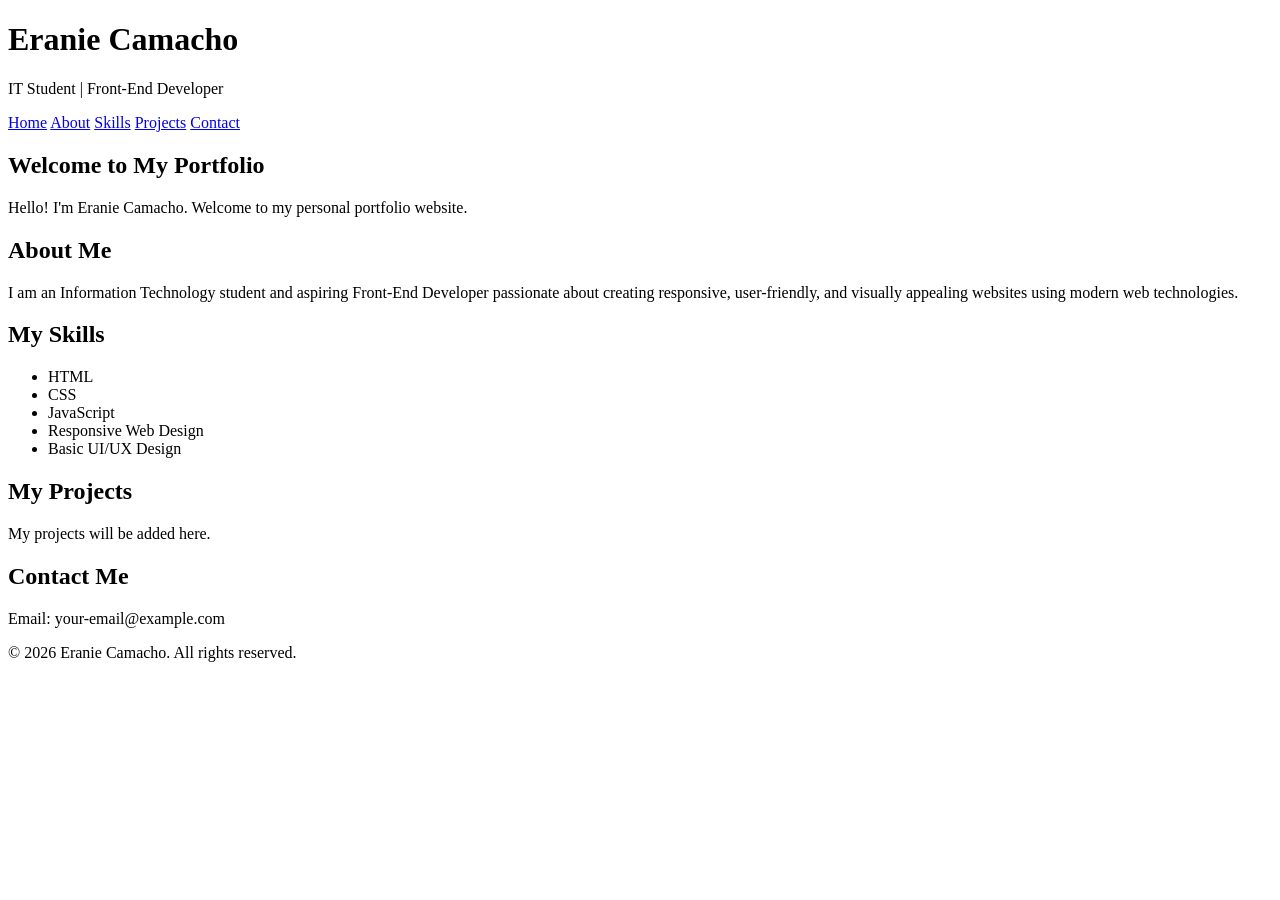
==== index.html @ 3f350b66 "Create index.html Update portfolio to Front-End Developer" ====
<!DOCTYPE html>
<html lang="en">
<head>
    <meta charset="UTF-8">
    <meta name="viewport" content="width=device-width, initial-scale=1.0">
    <title>Eranie Camacho | Portfolio</title>
</head>

<body>

    <header>
        <h1>Eranie Camacho</h1>
        <p>IT Student | Front-End Developer</p>
    </header>

    <nav>
        <a href="#home">Home</a>
        <a href="#about">About</a>
        <a href="#skills">Skills</a>
        <a href="#projects">Projects</a>
        <a href="#contact">Contact</a>
    </nav>

    <main>

        <section id="home">
            <h2>Welcome to My Portfolio</h2>
            <p>Hello! I'm Eranie Camacho. Welcome to my personal portfolio website.</p>
        </section>

        <section id="about">
            <h2>About Me</h2>
    <p>
         I am an Information Technology student and aspiring Front-End Developer
         passionate about creating responsive, user-friendly, and visually appealing
         websites using modern web technologies.
    </p>
        </section>

        <section id="skills">
            <h2>My Skills</h2>
            <ul>
                <li>HTML</li>
                <li>CSS</li>
                <li>JavaScript</li>
                <li>Responsive Web Design</li>
                <li>Basic UI/UX Design</li>
            </ul>
        </section>

        <section id="projects">
            <h2>My Projects</h2>
            <p>My projects will be added here.</p>
        </section>

        <section id="contact">
            <h2>Contact Me</h2>
            <p>Email: your-email@example.com</p>
        </section>

    </main>

    <footer>
        <p>&copy; 2026 Eranie Camacho. All rights reserved.</p>
    </footer>

</body>
</html>
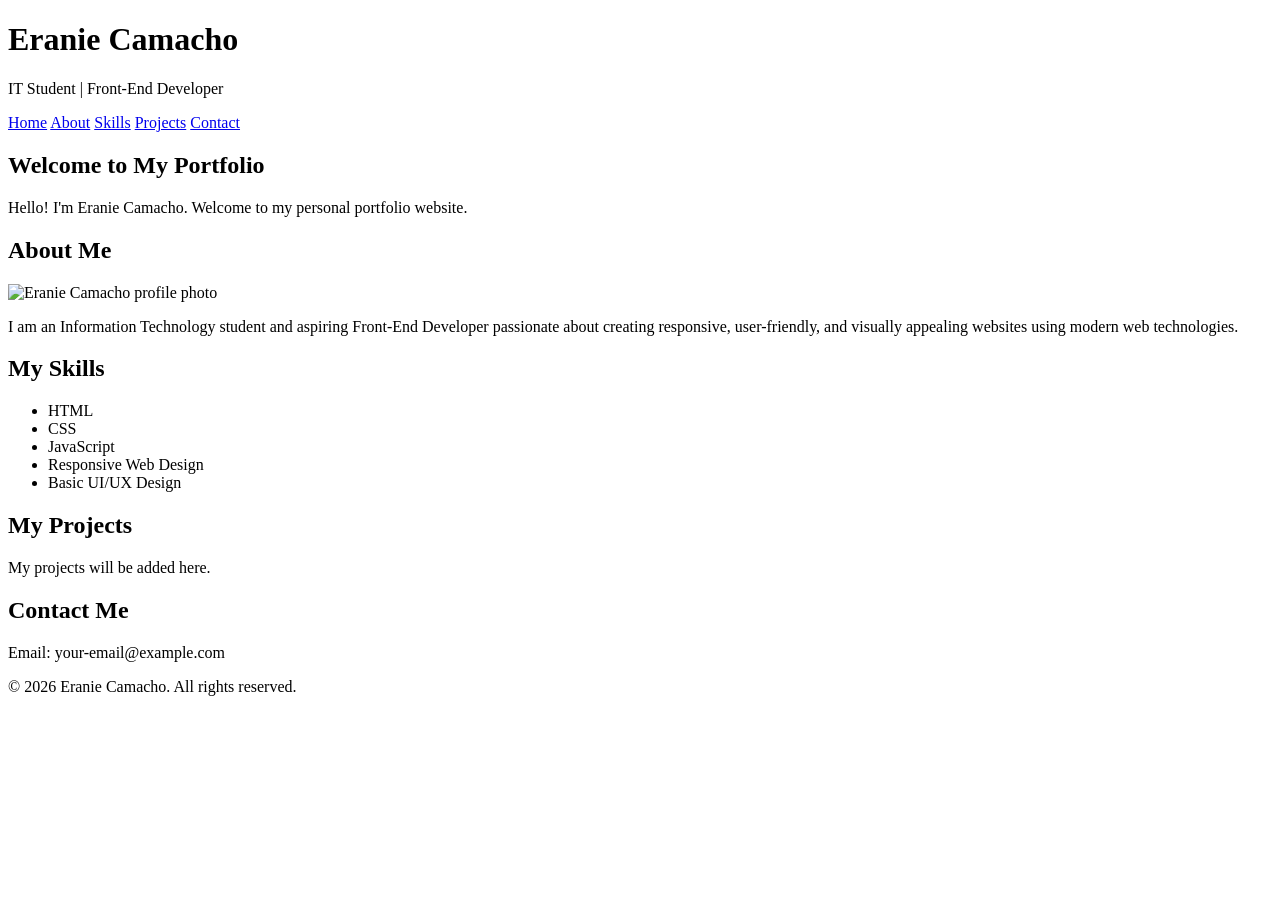
==== commit c53300e8: "Add profile photo" ====
--- a/index.html
+++ b/index.html
@@ -30,6 +30,7 @@
 
         <section id="about">
             <h2>About Me</h2>
+            <img src="images/profile.jpg" alt="Eranie Camacho profile photo" width="200">
     <p>
          I am an Information Technology student and aspiring Front-End Developer
          passionate about creating responsive, user-friendly, and visually appealing
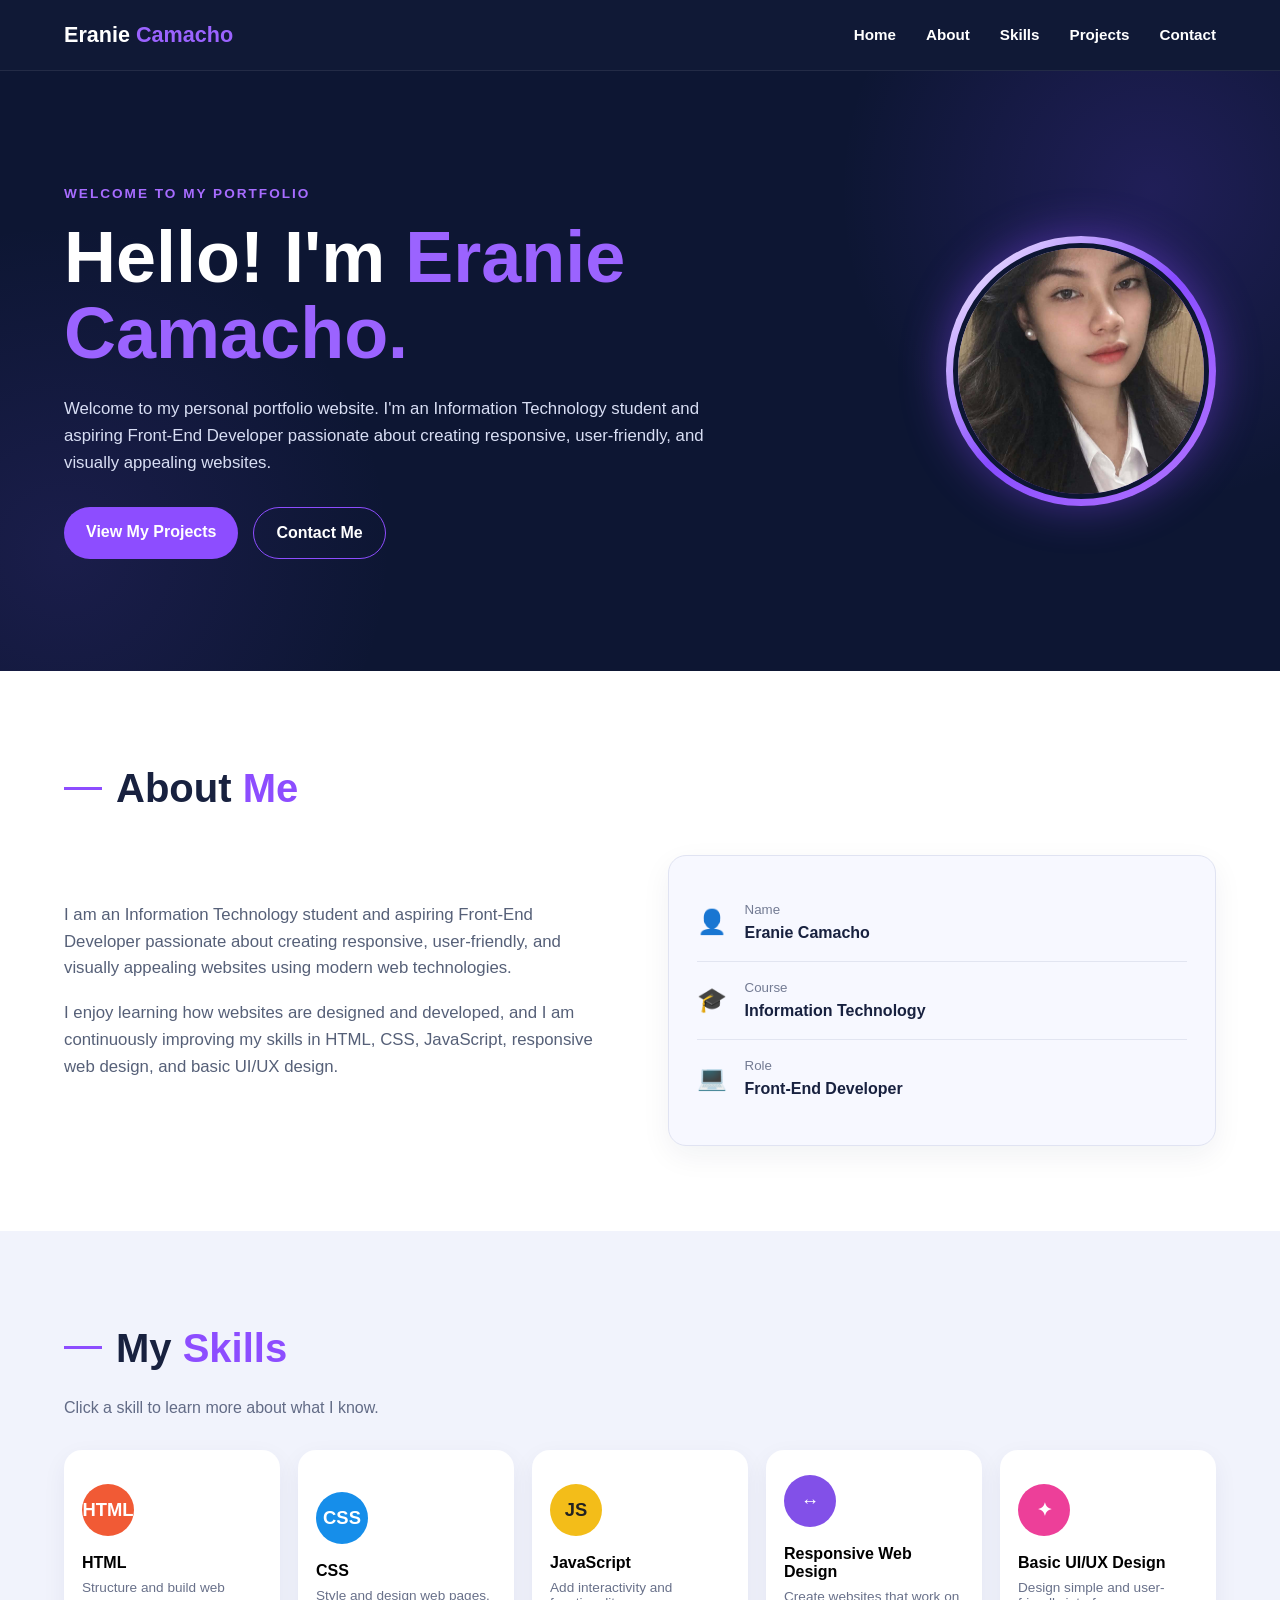
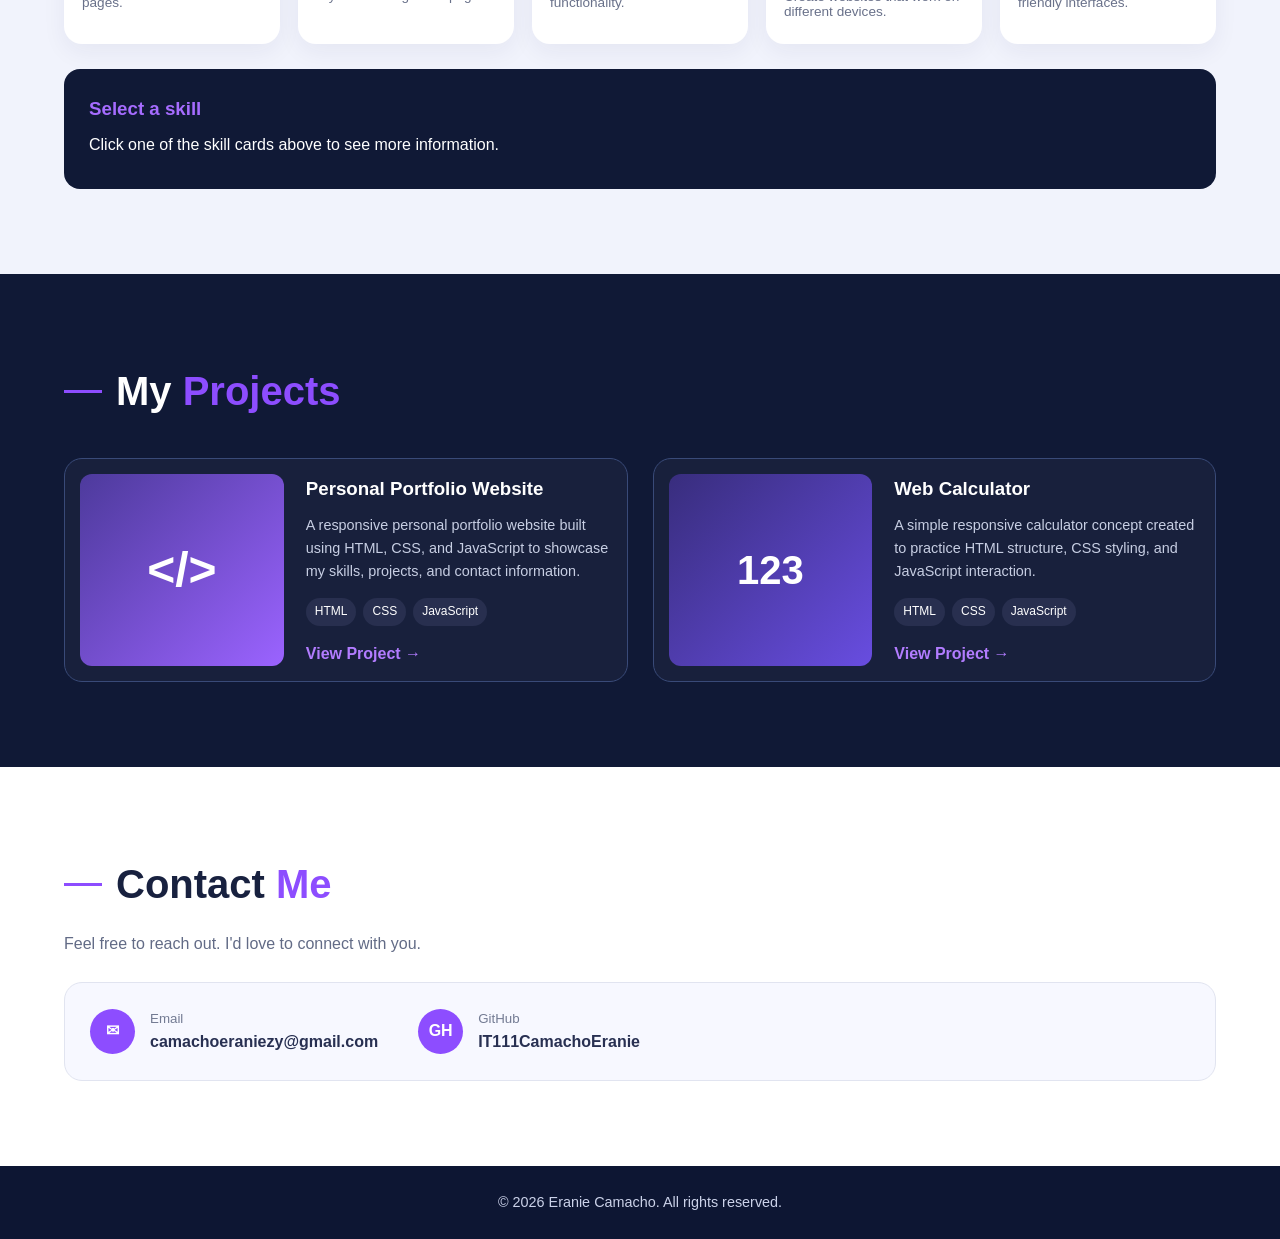
==== commit 731bafdb: "Update header navigation and title" ====
--- a/index.html
+++ b/index.html
@@ -3,67 +3,330 @@
 <head>
     <meta charset="UTF-8">
     <meta name="viewport" content="width=device-width, initial-scale=1.0">
-    <title>Eranie Camacho | Portfolio</title>
+
+    <title>Eranie Camacho | Front-End Developer</title>
+
+    <link rel="stylesheet" href="css/styles.css">
 </head>
 
 <body>
 
-    <header>
-        <h1>Eranie Camacho</h1>
-        <p>IT Student | Front-End Developer</p>
+    <!-- NAVIGATION -->
+    <header class="navbar">
+        <div class="container nav-container">
+            <a href="#home" class="logo">
+                Eranie <span>Camacho</span>
+            </a>
+
+            <nav>
+                <a href="#home">Home</a>
+                <a href="#about">About</a>
+                <a href="#skills">Skills</a>
+                <a href="#projects">Projects</a>
+                <a href="#contact">Contact</a>
+            </nav>
+        </div>
     </header>
 
-    <nav>
-        <a href="#home">Home</a>
-        <a href="#about">About</a>
-        <a href="#skills">Skills</a>
-        <a href="#projects">Projects</a>
-        <a href="#contact">Contact</a>
-    </nav>
-
+
+    <!-- HOME -->
     <main>
 
-        <section id="home">
-            <h2>Welcome to My Portfolio</h2>
-            <p>Hello! I'm Eranie Camacho. Welcome to my personal portfolio website.</p>
-        </section>
-
-        <section id="about">
-            <h2>About Me</h2>
-            <img src="images/profile.jpg" alt="Eranie Camacho profile photo" width="200">
-    <p>
-         I am an Information Technology student and aspiring Front-End Developer
-         passionate about creating responsive, user-friendly, and visually appealing
-         websites using modern web technologies.
-    </p>
-        </section>
-
-        <section id="skills">
-            <h2>My Skills</h2>
-            <ul>
-                <li>HTML</li>
-                <li>CSS</li>
-                <li>JavaScript</li>
-                <li>Responsive Web Design</li>
-                <li>Basic UI/UX Design</li>
-            </ul>
-        </section>
-
-        <section id="projects">
-            <h2>My Projects</h2>
-            <p>My projects will be added here.</p>
-        </section>
-
-        <section id="contact">
-            <h2>Contact Me</h2>
-            <p>Email: your-email@example.com</p>
+        <section id="home" class="hero">
+            <div class="container hero-content">
+
+                <div class="hero-text">
+                    <p class="eyebrow">WELCOME TO MY PORTFOLIO</p>
+
+                    <h1>
+                        Hello! I'm
+                        <span>Eranie Camacho.</span>
+                    </h1>
+
+                    <p class="hero-description">
+                        Welcome to my personal portfolio website. I'm an
+                        Information Technology student and aspiring Front-End
+                        Developer passionate about creating responsive,
+                        user-friendly, and visually appealing websites.
+                    </p>
+
+                    <div class="hero-buttons">
+                        <a href="#projects" class="btn primary-btn">
+                            View My Projects
+                        </a>
+
+                        <a href="#contact" class="btn secondary-btn">
+                            Contact Me
+                        </a>
+                    </div>
+                </div>
+
+                <div class="hero-image">
+                    <div class="profile-ring">
+                        <img
+                            src="images/profile.jpg"
+                            alt="Eranie Camacho profile photo"
+                        >
+                    </div>
+                </div>
+
+            </div>
+        </section>
+
+
+        <!-- ABOUT -->
+        <section id="about" class="section about-section">
+            <div class="container">
+
+                <div class="section-heading">
+                    <span></span>
+                    <h2>About <strong>Me</strong></h2>
+                </div>
+
+                <div class="about-content">
+
+                    <div class="about-text">
+                        <p>
+                            I am an Information Technology student and aspiring
+                            Front-End Developer passionate about creating
+                            responsive, user-friendly, and visually appealing
+                            websites using modern web technologies.
+                        </p>
+
+                        <p>
+                            I enjoy learning how websites are designed and
+                            developed, and I am continuously improving my skills
+                            in HTML, CSS, JavaScript, responsive web design,
+                            and basic UI/UX design.
+                        </p>
+                    </div>
+
+                    <div class="about-card">
+                        <div class="info-row">
+                            <span class="info-icon">👤</span>
+                            <div>
+                                <small>Name</small>
+                                <p>Eranie Camacho</p>
+                            </div>
+                        </div>
+
+                        <div class="info-row">
+                            <span class="info-icon">🎓</span>
+                            <div>
+                                <small>Course</small>
+                                <p>Information Technology</p>
+                            </div>
+                        </div>
+
+                        <div class="info-row">
+                            <span class="info-icon">💻</span>
+                            <div>
+                                <small>Role</small>
+                                <p>Front-End Developer</p>
+                            </div>
+                        </div>
+                    </div>
+
+                </div>
+            </div>
+        </section>
+
+
+        <!-- SKILLS -->
+        <section id="skills" class="section skills-section">
+            <div class="container">
+
+                <div class="section-heading">
+                    <span></span>
+                    <h2>My <strong>Skills</strong></h2>
+                </div>
+
+                <p class="section-intro">
+                    Click a skill to learn more about what I know.
+                </p>
+
+                <div class="skills-grid">
+
+                    <button class="skill-card" data-skill="html">
+                        <div class="skill-icon html-icon">HTML</div>
+                        <h3>HTML</h3>
+                        <p>Structure and build web pages.</p>
+                    </button>
+
+                    <button class="skill-card" data-skill="css">
+                        <div class="skill-icon css-icon">CSS</div>
+                        <h3>CSS</h3>
+                        <p>Style and design web pages.</p>
+                    </button>
+
+                    <button class="skill-card" data-skill="javascript">
+                        <div class="skill-icon js-icon">JS</div>
+                        <h3>JavaScript</h3>
+                        <p>Add interactivity and functionality.</p>
+                    </button>
+
+                    <button class="skill-card" data-skill="responsive">
+                        <div class="skill-icon responsive-icon">↔</div>
+                        <h3>Responsive Web Design</h3>
+                        <p>Create websites that work on different devices.</p>
+                    </button>
+
+                    <button class="skill-card" data-skill="uiux">
+                        <div class="skill-icon uiux-icon">✦</div>
+                        <h3>Basic UI/UX Design</h3>
+                        <p>Design simple and user-friendly interfaces.</p>
+                    </button>
+
+                </div>
+
+                <!-- Skill information appears here -->
+                <div id="skill-details" class="skill-details">
+                    <h3>Select a skill</h3>
+                    <p>
+                        Click one of the skill cards above to see more information.
+                    </p>
+                </div>
+
+            </div>
+        </section>
+
+
+        <!-- PROJECTS -->
+        <section id="projects" class="section projects-section">
+            <div class="container">
+
+                <div class="section-heading">
+                    <span></span>
+                    <h2>My <strong>Projects</strong></h2>
+                </div>
+
+                <div class="projects-grid">
+
+                    <article class="project-card">
+                        <div class="project-preview portfolio-preview">
+                            <span>&lt;/&gt;</span>
+                        </div>
+
+                        <div class="project-content">
+                            <h3>Personal Portfolio Website</h3>
+
+                            <p>
+                                A responsive personal portfolio website built
+                                using HTML, CSS, and JavaScript to showcase my
+                                skills, projects, and contact information.
+                            </p>
+
+                            <div class="project-tags">
+                                <span>HTML</span>
+                                <span>CSS</span>
+                                <span>JavaScript</span>
+                            </div>
+
+                            <a href="projects/portfolio.html" class="project-link">
+                                View Project →
+                            </a>
+                        </div>
+                    </article>
+
+
+                    <article class="project-card">
+                        <div class="project-preview calculator-preview">
+                            <span>123</span>
+                        </div>
+
+                        <div class="project-content">
+                            <h3>Web Calculator</h3>
+
+                            <p>
+                                A simple responsive calculator concept created
+                                to practice HTML structure, CSS styling, and
+                                JavaScript interaction.
+                            </p>
+
+                            <div class="project-tags">
+                                <span>HTML</span>
+                                <span>CSS</span>
+                                <span>JavaScript</span>
+                            </div>
+
+                            <a href="projects/calculator.html" class="project-link">
+                                View Project →
+                            </a>
+                        </div>
+                    </article>
+
+                </div>
+            </div>
+        </section>
+
+
+        <!-- CONTACT -->
+        <section id="contact" class="section contact-section">
+            <div class="container">
+
+                <div class="section-heading">
+                    <span></span>
+                    <h2>Contact <strong>Me</strong></h2>
+                </div>
+
+                <p class="contact-intro">
+                    Feel free to reach out. I'd love to connect with you.
+                </p>
+
+                <div class="contact-card">
+
+                    <div class="contact-item">
+                        <div class="contact-icon">✉</div>
+                        <div>
+                            <small>Email</small>
+
+                            <!-- REPLACE THIS WITH YOUR REAL EMAIL -->
+                            <a href="mailto:camachoeraniezy@gmail.com">
+                                camachoeraniezy@gmail.com
+                            </a>
+                            </a>
+                        </div>
+                    </div>
+
+                    <div class="contact-item">
+                        <div class="contact-icon">GH</div>
+                        <div>
+                            <small>GitHub</small>
+
+                            <a
+                                href="https://github.com/IT111CamachoEranie"
+                                target="_blank"
+                            >
+                                IT111CamachoEranie
+                            </a>
+                        </div>
+                    </div>
+
+                </div>
+
+            </div>
         </section>
 
     </main>
 
+
+    <!-- FOOTER -->
     <footer>
-        <p>&copy; 2026 Eranie Camacho. All rights reserved.</p>
+        <p>
+            © <span id="current-year"></span>
+            Eranie Camacho. All rights reserved.
+        </p>
     </footer>
+
+
+    <!-- BACK TO TOP -->
+    <button id="back-to-top" aria-label="Back to top">
+        ↑
+    </button>
+
+
+    <!-- JAVASCRIPT -->
+    <script src="js/script.js"></script>
 
 </body>
 </html>
--- a/css/styles.css
+++ b/css/styles.css
@@ -0,0 +1,640 @@
+/* ==============================
+   GENERAL
+============================== */
+
+* {
+    margin: 0;
+    padding: 0;
+    box-sizing: border-box;
+    scroll-behavior: smooth;
+}
+
+body {
+    font-family: Arial, Helvetica, sans-serif;
+    background: #f7f8ff;
+    color: #18213f;
+    line-height: 1.6;
+}
+
+a {
+    text-decoration: none;
+    color: inherit;
+}
+
+button {
+    font-family: inherit;
+}
+
+.container {
+    width: 90%;
+    max-width: 1160px;
+    margin: 0 auto;
+}
+
+
+/* ==============================
+   NAVIGATION
+============================== */
+
+.navbar {
+    position: sticky;
+    top: 0;
+    z-index: 1000;
+    background: #101936;
+    border-bottom: 1px solid rgba(255, 255, 255, 0.08);
+}
+
+.nav-container {
+    min-height: 70px;
+    display: flex;
+    align-items: center;
+    justify-content: space-between;
+}
+
+.logo {
+    color: white;
+    font-size: 1.35rem;
+    font-weight: 800;
+}
+
+.logo span {
+    color: #9b63ff;
+}
+
+nav {
+    display: flex;
+    gap: 30px;
+}
+
+nav a {
+    color: #ffffff;
+    font-size: 0.95rem;
+    font-weight: 600;
+    transition: 0.3s ease;
+}
+
+nav a:hover {
+    color: #a66cff;
+}
+
+
+/* ==============================
+   HERO
+============================== */
+
+.hero {
+    min-height: 600px;
+    display: flex;
+    align-items: center;
+    background:
+        radial-gradient(circle at 90% 20%, rgba(119, 69, 255, 0.18), transparent 25%),
+        radial-gradient(circle at 5% 80%, rgba(103, 71, 210, 0.15), transparent 25%),
+        #0d1633;
+    color: white;
+}
+
+.hero-content {
+    display: flex;
+    align-items: center;
+    justify-content: space-between;
+    gap: 70px;
+}
+
+.hero-text {
+    max-width: 680px;
+}
+
+.eyebrow {
+    color: #a76cff;
+    font-size: 0.85rem;
+    font-weight: 800;
+    letter-spacing: 2px;
+    margin-bottom: 15px;
+}
+
+.hero h1 {
+    font-size: clamp(2.5rem, 6vw, 4.5rem);
+    line-height: 1.05;
+    margin-bottom: 25px;
+}
+
+.hero h1 span {
+    color: #9b63ff;
+}
+
+.hero-description {
+    max-width: 650px;
+    color: #d8def4;
+    font-size: 1.05rem;
+    margin-bottom: 30px;
+}
+
+.hero-buttons {
+    display: flex;
+    gap: 15px;
+    flex-wrap: wrap;
+}
+
+.btn {
+    display: inline-block;
+    padding: 12px 22px;
+    border-radius: 30px;
+    font-weight: 700;
+    transition: 0.3s ease;
+}
+
+.primary-btn {
+    background: #8d4dff;
+    color: white;
+}
+
+.primary-btn:hover {
+    transform: translateY(-3px);
+    background: #a36cff;
+}
+
+.secondary-btn {
+    border: 1px solid #8d4dff;
+    color: white;
+}
+
+.secondary-btn:hover {
+    background: #8d4dff;
+}
+
+.hero-image {
+    flex-shrink: 0;
+}
+
+.profile-ring {
+    width: 270px;
+    height: 270px;
+    padding: 7px;
+    border-radius: 50%;
+    background: linear-gradient(135deg, #ffffff, #884cff, #b678ff);
+    box-shadow: 0 0 45px rgba(137, 73, 255, 0.45);
+}
+
+.profile-ring img {
+    width: 100%;
+    height: 100%;
+    display: block;
+    object-fit: cover;
+    border-radius: 50%;
+    border: 5px solid #0d1633;
+}
+
+
+/* ==============================
+   SECTIONS
+============================== */
+
+.section {
+    padding: 85px 0;
+}
+
+.section-heading {
+    display: flex;
+    align-items: center;
+    gap: 14px;
+    margin-bottom: 35px;
+}
+
+.section-heading > span {
+    width: 38px;
+    height: 3px;
+    background: #8d4dff;
+}
+
+.section-heading h2 {
+    font-size: 2.5rem;
+}
+
+.section-heading strong {
+    color: #8d4dff;
+}
+
+.section-intro {
+    margin-top: -20px;
+    margin-bottom: 30px;
+    color: #626b86;
+}
+
+
+/* ==============================
+   ABOUT
+============================== */
+
+.about-section {
+    background: #ffffff;
+}
+
+.about-content {
+    display: grid;
+    grid-template-columns: 1fr 1fr;
+    gap: 55px;
+    align-items: center;
+}
+
+.about-text p {
+    color: #566078;
+    margin-bottom: 18px;
+    font-size: 1.05rem;
+}
+
+.about-card {
+    background: #f7f8ff;
+    border: 1px solid #e0e3f2;
+    border-radius: 18px;
+    padding: 28px;
+    box-shadow: 0 10px 30px rgba(25, 35, 75, 0.06);
+}
+
+.info-row {
+    display: flex;
+    align-items: center;
+    gap: 18px;
+    padding: 15px 0;
+    border-bottom: 1px solid #e2e5f1;
+}
+
+.info-row:last-child {
+    border-bottom: none;
+}
+
+.info-icon {
+    font-size: 1.5rem;
+}
+
+.info-row small {
+    color: #737b93;
+    display: block;
+}
+
+.info-row p {
+    font-weight: 700;
+}
+
+
+/* ==============================
+   SKILLS
+============================== */
+
+.skills-section {
+    background: #f1f3fc;
+}
+
+.skills-grid {
+    display: grid;
+    grid-template-columns: repeat(5, 1fr);
+    gap: 18px;
+}
+
+.skill-card {
+    border: none;
+    background: white;
+    border-radius: 18px;
+    padding: 25px 18px;
+    text-align: left;
+    cursor: pointer;
+    box-shadow: 0 8px 25px rgba(30, 40, 80, 0.06);
+    transition: 0.3s ease;
+}
+
+.skill-card:hover {
+    transform: translateY(-7px);
+    box-shadow: 0 15px 35px rgba(74, 54, 145, 0.15);
+}
+
+.skill-card.active {
+    outline: 3px solid #9b63ff;
+    transform: translateY(-5px);
+}
+
+.skill-icon {
+    width: 52px;
+    height: 52px;
+    border-radius: 50%;
+    display: flex;
+    align-items: center;
+    justify-content: center;
+    color: white;
+    font-weight: 900;
+    font-size: 1.15rem;
+    margin-bottom: 18px;
+}
+
+.html-icon {
+    background: #f15a35;
+}
+
+.css-icon {
+    background: #168eea;
+}
+
+.js-icon {
+    background: #f3bd19;
+    color: #222;
+}
+
+.responsive-icon {
+    background: #8250e8;
+}
+
+.uiux-icon {
+    background: #ed3f99;
+}
+
+.skill-card h3 {
+    margin-bottom: 8px;
+    font-size: 1rem;
+}
+
+.skill-card p {
+    color: #69718a;
+    font-size: 0.85rem;
+}
+
+.skill-details {
+    margin-top: 25px;
+    padding: 25px;
+    border-radius: 16px;
+    background: #101936;
+    color: white;
+    min-height: 120px;
+    transition: 0.3s ease;
+}
+
+.skill-details h3 {
+    color: #a66cff;
+    margin-bottom: 8px;
+}
+
+
+/* ==============================
+   PROJECTS
+============================== */
+
+.projects-section {
+    background: #101936;
+    color: white;
+}
+
+.projects-grid {
+    display: grid;
+    grid-template-columns: repeat(2, 1fr);
+    gap: 25px;
+}
+
+.project-card {
+    display: grid;
+    grid-template-columns: 0.8fr 1.2fr;
+    gap: 22px;
+    padding: 15px;
+    border: 1px solid #394a78;
+    border-radius: 18px;
+    background: rgba(255, 255, 255, 0.03);
+    transition: 0.3s ease;
+}
+
+.project-card:hover {
+    transform: translateY(-5px);
+    border-color: #8d4dff;
+}
+
+.project-preview {
+    min-height: 190px;
+    border-radius: 12px;
+    display: flex;
+    align-items: center;
+    justify-content: center;
+    font-weight: 900;
+}
+
+.portfolio-preview {
+    background: linear-gradient(135deg, #4d3a9c, #9b63ff);
+    font-size: 3rem;
+}
+
+.calculator-preview {
+    background: linear-gradient(135deg, #382d7d, #684de0);
+    font-size: 2.5rem;
+}
+
+.project-content h3 {
+    margin-bottom: 10px;
+}
+
+.project-content p {
+    color: #c7cee3;
+    font-size: 0.9rem;
+    margin-bottom: 15px;
+}
+
+.project-tags {
+    display: flex;
+    flex-wrap: wrap;
+    gap: 7px;
+    margin-bottom: 15px;
+}
+
+.project-tags span {
+    padding: 4px 9px;
+    border-radius: 15px;
+    background: #282f4f;
+    font-size: 0.75rem;
+}
+
+.project-link {
+    color: #b27cff;
+    font-weight: 700;
+}
+
+
+/* ==============================
+   CONTACT
+============================== */
+
+.contact-section {
+    background: white;
+}
+
+.contact-intro {
+    color: #626b86;
+    margin-top: -20px;
+    margin-bottom: 25px;
+}
+
+.contact-card {
+    display: flex;
+    flex-wrap: wrap;
+    gap: 40px;
+    padding: 25px;
+    background: #f7f8ff;
+    border: 1px solid #e1e4f0;
+    border-radius: 18px;
+}
+
+.contact-item {
+    display: flex;
+    align-items: center;
+    gap: 15px;
+}
+
+.contact-icon {
+    width: 45px;
+    height: 45px;
+    border-radius: 50%;
+    background: #8d4dff;
+    color: white;
+    display: flex;
+    align-items: center;
+    justify-content: center;
+    font-weight: 800;
+}
+
+.contact-item small {
+    display: block;
+    color: #737b93;
+}
+
+.contact-item a {
+    color: #283052;
+    font-weight: 700;
+}
+
+.contact-item a:hover {
+    color: #8d4dff;
+}
+
+
+/* ==============================
+   FOOTER
+============================== */
+
+footer {
+    background: #0d1633;
+    color: #cbd2e9;
+    text-align: center;
+    padding: 25px;
+    font-size: 0.9rem;
+}
+
+
+/* ==============================
+   BACK TO TOP
+============================== */
+
+#back-to-top {
+    position: fixed;
+    right: 25px;
+    bottom: 25px;
+    width: 45px;
+    height: 45px;
+    border: none;
+    border-radius: 50%;
+    background: #8d4dff;
+    color: white;
+    font-size: 1.3rem;
+    cursor: pointer;
+    opacity: 0;
+    pointer-events: none;
+    transition: 0.3s ease;
+}
+
+#back-to-top.show {
+    opacity: 1;
+    pointer-events: auto;
+}
+
+
+/* ==============================
+   MOBILE
+============================== */
+
+@media (max-width: 900px) {
+
+    .nav-container {
+        flex-direction: column;
+        gap: 12px;
+        padding: 15px 0;
+    }
+
+    nav {
+        gap: 15px;
+        flex-wrap: wrap;
+        justify-content: center;
+    }
+
+    .hero {
+        padding: 70px 0;
+    }
+
+    .hero-content {
+        flex-direction: column-reverse;
+        text-align: center;
+    }
+
+    .hero-description {
+        margin-left: auto;
+        margin-right: auto;
+    }
+
+    .hero-buttons {
+        justify-content: center;
+    }
+
+    .skills-grid {
+        grid-template-columns: repeat(2, 1fr);
+    }
+
+    .about-content {
+        grid-template-columns: 1fr;
+    }
+
+    .projects-grid {
+        grid-template-columns: 1fr;
+    }
+}
+
+
+@media (max-width: 600px) {
+
+    .container {
+        width: 92%;
+    }
+
+    .hero h1 {
+        font-size: 2.5rem;
+    }
+
+    .profile-ring {
+        width: 210px;
+        height: 210px;
+    }
+
+    .section {
+        padding: 60px 0;
+    }
+
+    .section-heading h2 {
+        font-size: 2rem;
+    }
+
+    .skills-grid {
+        grid-template-columns: 1fr;
+    }
+
+    .project-card {
+        grid-template-columns: 1fr;
+    }
+
+    .project-preview {
+        min-height: 150px;
+    }
+
+    .contact-card {
+        flex-direction: column;
+        gap: 25px;
+    }
+}
